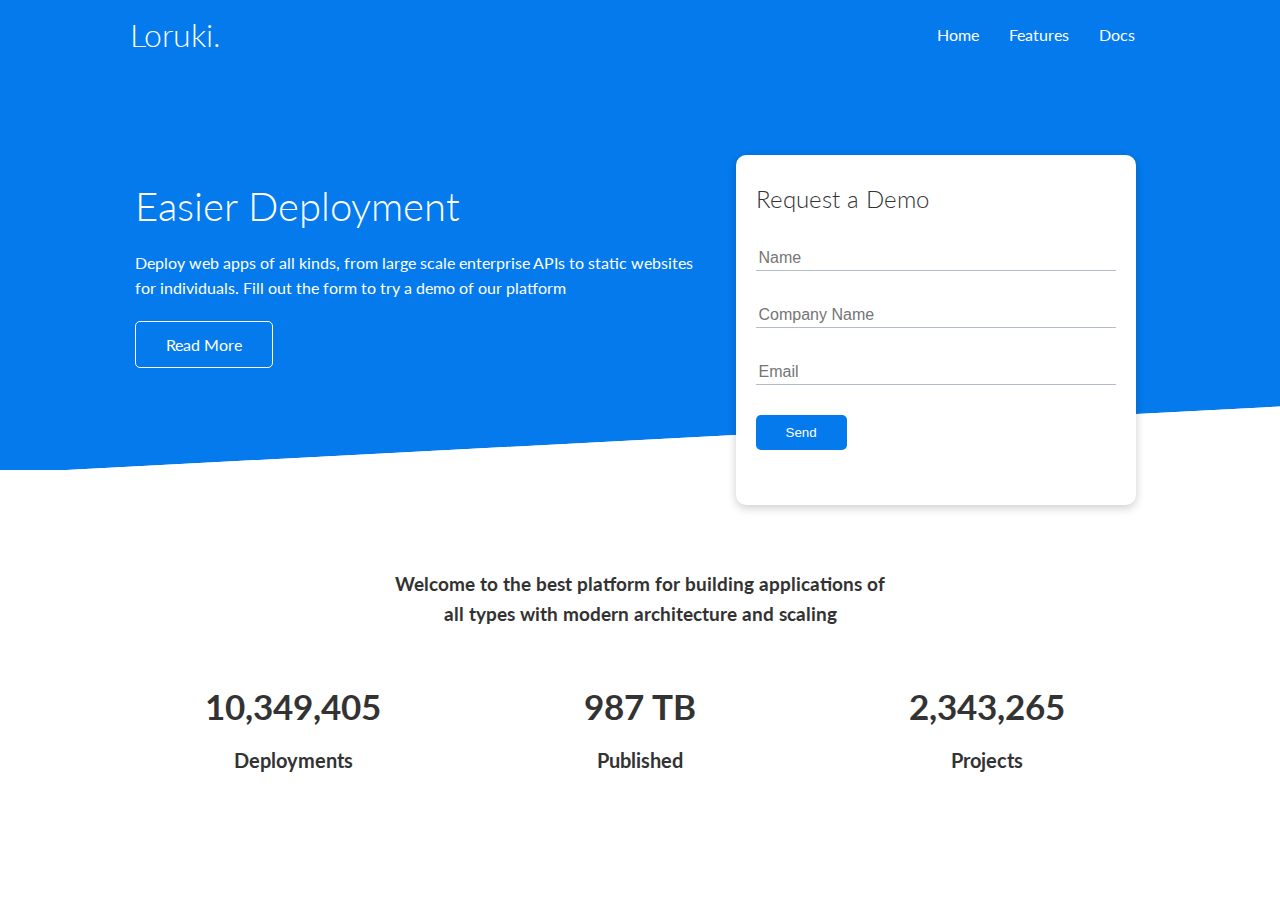
==== index.html @ 37c66b17 "new classes created with sections" ====
<!DOCTYPE html>
<html lang="en">
  <head>
    <meta charset="UTF-8" />
    <meta http-equiv="X-UA-Compatible" content="IE=edge" />
    <meta name="viewport" content="width=device-width, initial-scale=1.0" />
    <link
      rel="stylesheet"
      href="https://cdnjs.cloudflare.com/ajax/libs/font-awesome/6.1.2/css/all.min.css"
      integrity="sha512-1sCRPdkRXhBV2PBLUdRb4tMg1w2YPf37qatUFeS7zlBy7jJI8Lf4VHwWfZZfpXtYSLy85pkm9GaYVYMfw5BC1A=="
      crossorigin="anonymous"
      referrerpolicy="no-referrer"
    />
    <link rel="stylesheet" href="css/style.css" />
    <link rel="stylesheet" href="css/utilities.css" />
    <title>Louruki | Cloud Hosting For Everyone</title>
  </head>
  <body>
    <!-- NavBar -->
    <div class="navbar">
      <div class="container flex">
        <!-- Putting it in a container so the Nav Bar can be a specific size -->
        <h1 class="logo">Loruki.</h1>
        <nav>
          <ul>
            <li><a href="index.html">Home</a></li>
            <!-- Mac: Shift + Option + Down -->
            <li><a href="features.html">Features</a></li>
            <li><a href="docs.html">Docs</a></li>
          </ul>
        </nav>
      </div>
    </div>

    <!-- Showcase -->
    <section class="showcase">
      <div class="container grid">
        <div class="showcase-text">
          <h1>Easier Deployment</h1>
          <p>
            Deploy web apps of all kinds, from large scale enterprise APIs to
            static websites for individuals. Fill out the form to try a demo of
            our platform
          </p>
          <a href="features.html" class="btn btn-outline">Read More</a>
        </div>
        <div class="showcase-form card">
          <h2>Request a Demo</h2>
          <form>
            <div class="form-control">
              <input type="text" name="name" placeholder="Name" required />
            </div>
            <div class="form-control">
              <input
                type="text"
                name="company"
                placeholder="Company Name"
                required
              />
            </div>
            <div class="form-control">
              <input type="email" name="email" placeholder="Email" required />
              <!-- Required = Must be filled out -->
            </div>
            <input type="submit" value="Send" class="btn btn-primary" />
          </form>
        </div>
      </div>
    </section>

    <!-- Stats -->
    <section class="stats">
      <div class="container">
        <h3 class="stats-heading text-center my-1">
          Welcome to the best platform for building applications of all types
          with modern architecture and scaling
        </h3>
        <div class="grid grid-3 text-center my-4">
          <div>
            <i class="fas fa-server fa-3x"></i>
            <h3>10,349,405</h3>
            <p class="text-secondary">Deployments</p>
          </div>
          <div>
            <i class="fas fa-upload fa-3x"></i>
            <h3>987 TB</h3>
            <p class="text-secondary">Published</p>
          </div>
          <div>
            <i class="fas fa-project-diagram fa-3x"></i>
            <h3>2,343,265</h3>
            <p class="text-secondary">Projects</p>
          </div>
        </div>
      </div>
    </section>
  </body>
</html>
---- css/style.css ----
/* Import Google Font...Top Right = Selected Family - > @import */

@import url("https://fonts.googleapis.com/css2?family=Lato:wght@300&display=swap");

:root {
  --primary-color: #047aed; /* Custom Property in CSS */
}

* {
  /* Universal Selector */
  box-sizing: border-box; /* Allows for padding and margin without having to change width */
  padding: 0;
  margin: 0;
}

body {
  font-family: "Lato", "sans-serif";
  color: #333;
  line-height: 1.6; /* Spacing lines apart */
}

ul {
  list-style-type: none;
}

a {
  text-decoration: none; /* Gets rid of the underlines* */
  color: #333;
}

h1,
h2 {
  font-weight: 300;
  line-height: 1.2;
  margin: 10px 0; /* Top and Bottom = 10px // Left and Right = 0px */
}

p {
  margin: 10px 0;
}

img {
  width: 100%; /* Will take 100% of that container */
}

/* Nav Bar Styling */

.navbar {
  background-color: var(--primary-color);
  color: #fff;
  height: 70px;
}

.navbar ul {
  display: flex;
}

.navbar a {
  color: #fff;
  padding: 10px;
  margin: 0 5px; /* Top and Bottom */
}

.navbar a:hover {
  border-bottom: 2px #fff solid;
}

.navbar .flex {
  justify-content: space-between;
}

/* Showcase */

.showcase {
  height: 400px;
  background-color: var(--primary-color);
  color: #fff;
  position: relative; /* Chose relative because if we need anything absolute within it we can */
}

.showcase h1 {
  font-size: 40px;
}

.showcase p {
  margin: 20px 0;
}

.showcase .grid {
  overflow: visible;
  grid-template-columns: 55% auto;
  gap: 30px;
}

.showcase-form {
  position: relative; /* Setting it to relative allows user to move top, bottom, left, right */
  top: 60px;
  height: 350px;
  width: 400px;
  padding: 40px;
  z-index: 100; /* Setting Z-Index to 100 makes it ALWAYS in front */
  justify-self: flex-end; /* Pushes the form to the right */
}

.showcase-form .form-control {
  margin: 30px 0;
}

.showcase-form input[type="text"],
.showcase-form input[type="email"] {
  border: 0;
  border-bottom: 1px solid #b4becb;
  width: 100%; /* Setting it to 100% makes it go all the way across the card */
  padding: 3px;
  font-size: 16px;
}

.showcase-form input:focus {
  /* Takes away border from the inputs */
  outline: none;
}

.showcase::before, /* Using before and after to implement the skew of showcase. Must put content */ 
.showcase::after {
  content: "";
  position: absolute;
  height: 100px;
  bottom: -70px;
  right: 0;
  left: 0;
  background: #fff;
  transform: skewY(-3deg);
  -webkit-transform: skewY(-3deg); /* Chrome and Safari */
  -moz-transform: skewY(-3deg); /* Mozilla */
  -ms-transform: skewY(-3deg); /* Microsoft */
}

/* Stats */

.stats {
  padding-top: 100px;
}

.container > .stats-heading {
  max-width: 500px;
  margin: auto;
}

.stats .grid h3 {
  font-size: 35px;
}

.stats .grid p {
  font-size: 20px;
  font-weight: bold;
}
---- css/utilities.css ----
.container {
  max-width: 1100px;
  margin: 0 auto;
  overflow: auto;
  padding: 0 40px;
}

.card {
  background-color: #fff;
  color: #333;
  border-radius: 10px;
  box-shadow: 0 3px 10px rgba(0, 0, 0, 0.2);
  padding: 20px;
  margin: 10px;
}

.btn {
  display: inline-block;
  padding: 10px 30px;
  cursor: pointer;
  background: var(--primary-color);
  color: #fff;
  border: none;
  border-radius: 5px;
}

.btn-outline {
  background-color: transparent;
  border: 1px #fff solid;
}

.btn:hover {
  transform: scale(0.98);
}

.text-center {
  text-align: center;
}

.flex {
  display: flex;
  justify-content: center;
  align-items: center;
  height: 100%;
}

.grid {
  display: grid;
  grid-template-columns: repeat(2, 1fr);
  gap: 20px;
  justify-content: center;
  align-items: center;
  height: 100%;
}

.grid-3 {
  grid-template-columns: repeat(3, 1fr);
}

/* Margin */
.my-1 {
  margin: 1rem 0;
}

.my-2 {
  margin: 1.5rem 0;
}

.my-3 {
  margin: 2rem 0;
}

.my-4 {
  margin: 3rem 0;
}

.my-5 {
  margin: 4rem 0;
}

.m-1 {
  margin: 1rem;
}

.m-2 {
  margin: 1.5rem;
}

.m-3 {
  margin: 2rem;
}

.m-4 {
  margin: 3rem;
}

.m-5 {
  margin: 4rem;
}

/* Padding */
.py-1 {
  padding: 1rem 0;
}

.py-2 {
  padding: 1.5rem 0;
}

.py-3 {
  padding: 2rem 0;
}

.py-4 {
  padding: 3rem 0;
}

.py-5 {
  padding: 4rem 0;
}

.p-1 {
  padding: 1rem;
}

.p-2 {
  padding: 1.5rem;
}

.p-3 {
  padding: 2rem;
}

.p-4 {
  padding: 3rem;
}

.p-5 {
  padding: 4rem;
}
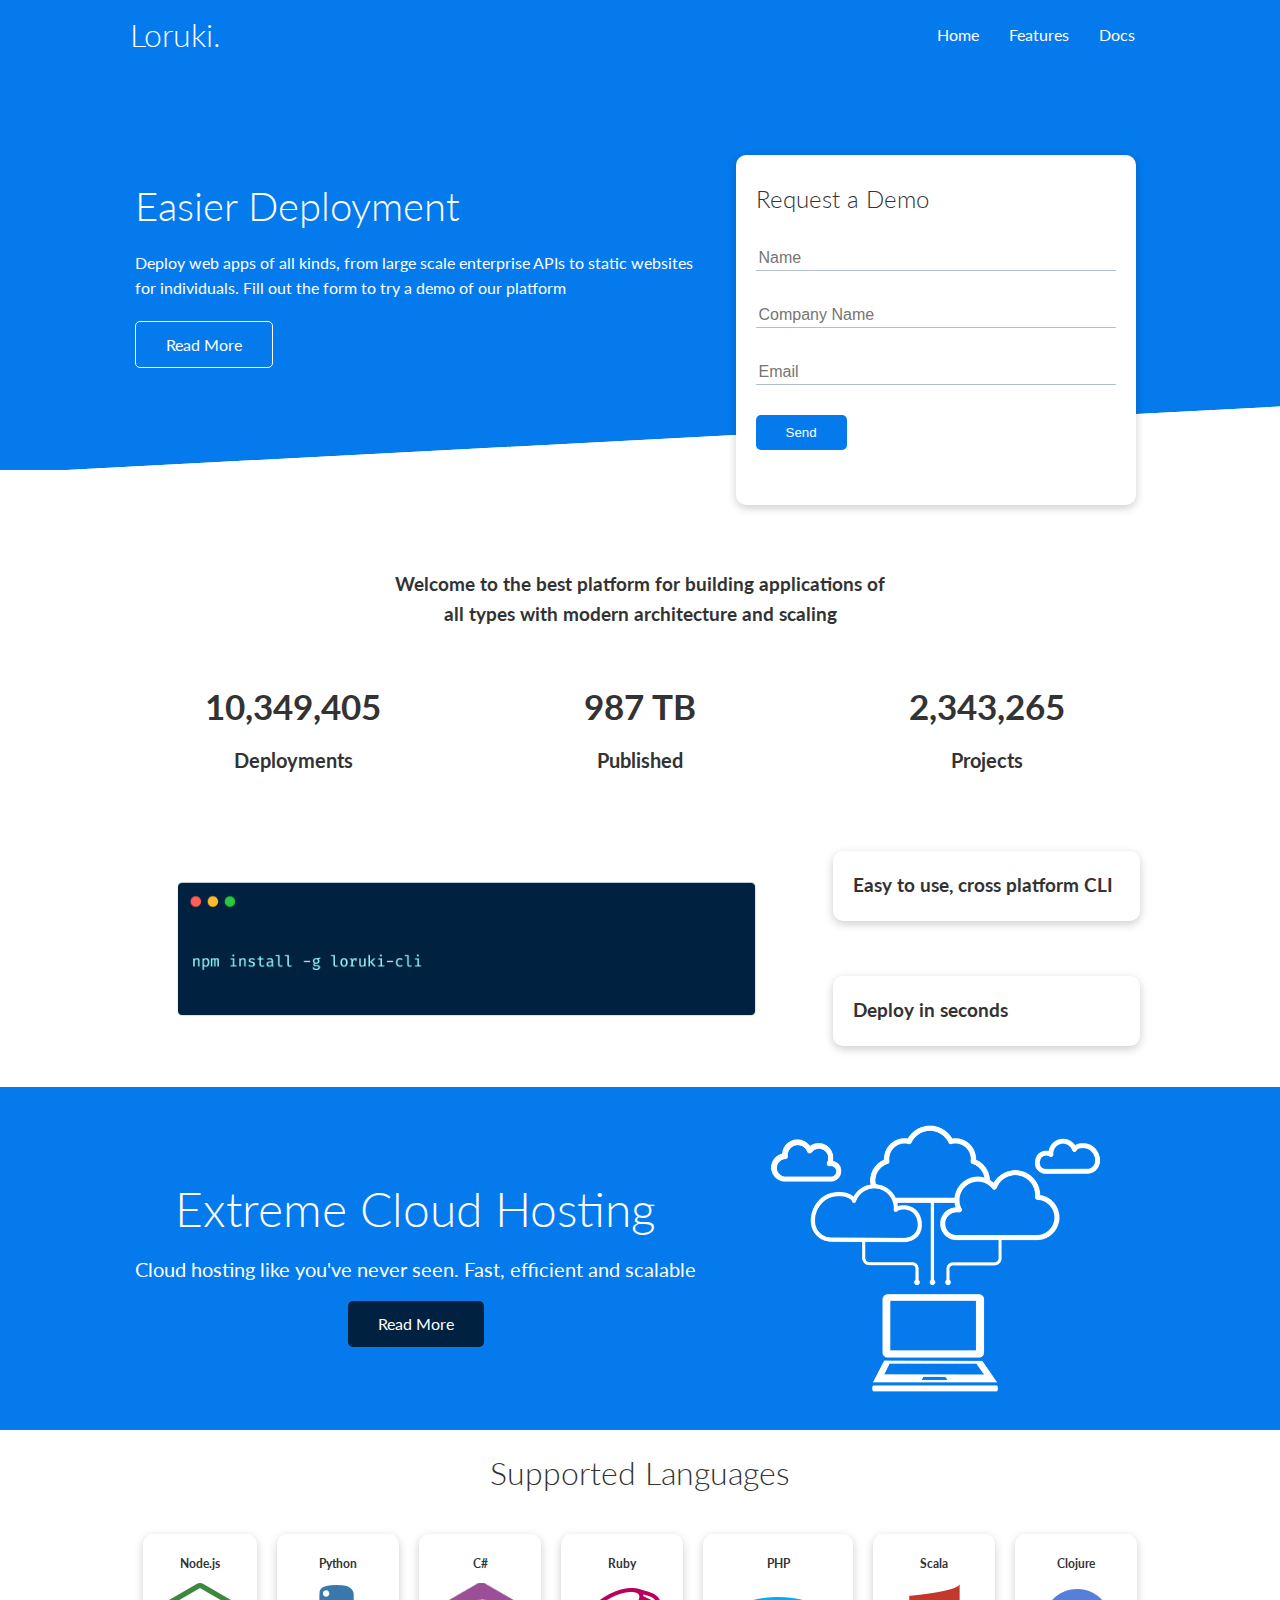
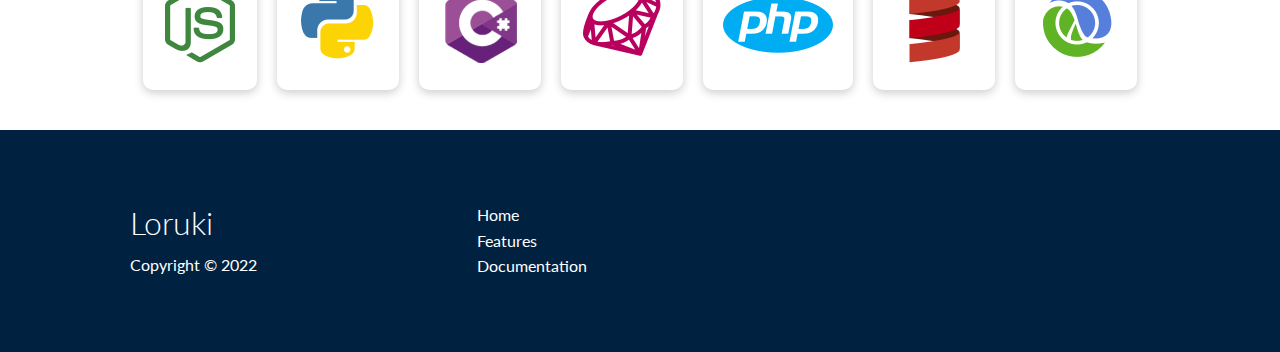
==== commit cf98a888: "Majority of the page is complete. Still unresponsive to clicks" ====
--- a/index.html
+++ b/index.html
@@ -94,5 +94,90 @@
         </div>
       </div>
     </section>
+
+    <!--CLI -->
+    <section class="cli">
+      <div class="container grid">
+        <img src="images/cli.png" alt="" />
+        <div class="card">
+          <h3>Easy to use, cross platform CLI</h3>
+        </div>
+        <div class="card">
+          <h3>Deploy in seconds</h3>
+        </div>
+      </div>
+    </section>
+
+    <!-- Cloud -->
+    <section class="cloud bg-primary my-2 py-2">
+      <div class="container grid">
+        <div class="text-center">
+          <h2 class="lg">Extreme Cloud Hosting</h2>
+          <p class="lead my-1">
+            Cloud hosting like you've never seen. Fast, efficient and scalable
+          </p>
+          <a href="features.html" class="btn btn-dark">Read More</a>
+        </div>
+        <img src="images/cloud.png" alt="" />
+      </div>
+    </section>
+
+    <!--Languages-->
+    <section class="languages">
+      <h2 class="md text-center my-2">Supported Languages</h2>
+      <div class="container flex">
+        <div class="card">
+          <h4>Node.js</h4>
+          <img src="images/logos/node.png" alt="" />
+        </div>
+        <div class="card">
+          <h4>Python</h4>
+          <img src="images/logos/python.png" alt="" />
+        </div>
+        <div class="card">
+          <h4>C#</h4>
+          <img src="images/logos/csharp.png" alt="" />
+        </div>
+        <div class="card">
+          <h4>Ruby</h4>
+          <img src="images/logos/ruby.png" alt="" />
+        </div>
+        <div class="card">
+          <h4>PHP</h4>
+          <img src="images/logos/php.png" alt="" />
+        </div>
+        <div class="card">
+          <h4>Scala</h4>
+          <img src="images/logos/scala.png" alt="" />
+        </div>
+        <div class="card">
+          <h4>Clojure</h4>
+          <img src="images/logos/clojure.png" alt="" />
+        </div>
+      </div>
+    </section>
+    <!--Footer-->
+    <footer class="footer bg-dark py-5">
+      <div class="container grid grid-3">
+        <div>
+          <h1>Loruki</h1>
+          <p>Copyright &copy; 2022</p>
+          <!--&copy; gives the value of Copyright Logo-->
+        </div>
+        <nav>
+          <ul>
+            <li><a href="index.html">Home</a></li>
+            <li><a href="features.html">Features</a></li>
+            <li><a href="docs.html">Documentation</a></li>
+          </ul>
+        </nav>
+        <div class="social">
+          <a href="#"><i class="fab fa-github fa-2x"></i></a>
+          <a href="#"><i class="fab fa-facebook fa-2x"></i></a>
+          <a href="#"><i class="fab fa-instagram fa-2x"></i></a>
+          <a href="#"><i class="fab fa-twitter fa-2x"></i></a>
+        </div>
+      </div>
+    </footer>
   </body>
 </html>
--- a/css/style.css
+++ b/css/style.css
@@ -4,6 +4,10 @@
 
 :root {
   --primary-color: #047aed; /* Custom Property in CSS */
+  --secondary-color: #1c3fa8;
+  --dark-color: #002240; 
+  --light-color: #f4f4f4f4;
+
 }
 
 * {
@@ -154,3 +158,50 @@
   font-size: 20px;
   font-weight: bold;
 }
+
+/* CLI */
+
+.cli .grid {
+  grid-template-columns: repeat(3, 1fr);
+  grid-template-rows: repeat(2, 1fr);
+}
+
+.cli .grid > *:first-child { 
+  /*  Directly targets first child after .grid  */
+  grid-column: 1 / span 2;
+  grid-row: 1 / span 2; /* This allows it to SPAN to colums */ 
+}
+
+
+/* Cloud */ 
+
+.cloud .grid {
+  grid-template-columns: 4fr 3fr;
+}
+
+
+/* Languages */ 
+
+.languages .flex {
+  flex-wrap: wrap; /* Allows the logos to go to the next line if browser is resized */ 
+}
+.languages .card {
+text-align: center;
+margin: 18px 10px 40px;
+transition: transform 0.2s ease-in; 
+}
+
+.languages .card h4 {
+  font-size: 12px;
+  margin-bottom: 10px;
+}
+
+.languages .card:hover {
+  transform: translateY(-15px); /* Translates on the Y Axis. Negative makes it pop out */ 
+  
+}
+
+/* Footer */ 
+.footer .social a {
+  margin: 0 10px;
+}--- a/css/utilities.css
+++ b/css/utilities.css
@@ -31,6 +31,64 @@
 
 .btn:hover {
   transform: scale(0.98);
+}
+
+/* Backgrounds & colored buttons */
+.bg-primary,
+.btn-primary {
+  background-color: var(--primary-color);
+  color: #fff;
+}
+
+.bg-secondary,
+.btn-secondary {
+  background-color: var(--secondary-color);
+  color: #fff;
+}
+
+.bg-dark,
+.btn-dark {
+  background-color: var(--dark-color);
+  color: #fff;
+}
+
+.bg-primary a,
+.btn-primary a,
+.bg-secondary a,
+.btn-secondary a,
+.bg-dark a,
+.btn-dark a {
+    color: #fff;
+
+}
+
+
+.bg-light,
+.btn-light {
+  background-color: var(--light-color);
+  color: #333;
+}
+
+/* Text Sizes */
+
+.lead {
+  font-size: 20px;
+}
+
+.sm {
+  font-size: 1rem;
+}
+
+.md {
+  font-size: 2rem;
+}
+
+.lg {
+  font-size: 3rem;
+}
+
+.xl {
+    font-size: 4rem; 
 }
 
 .text-center {
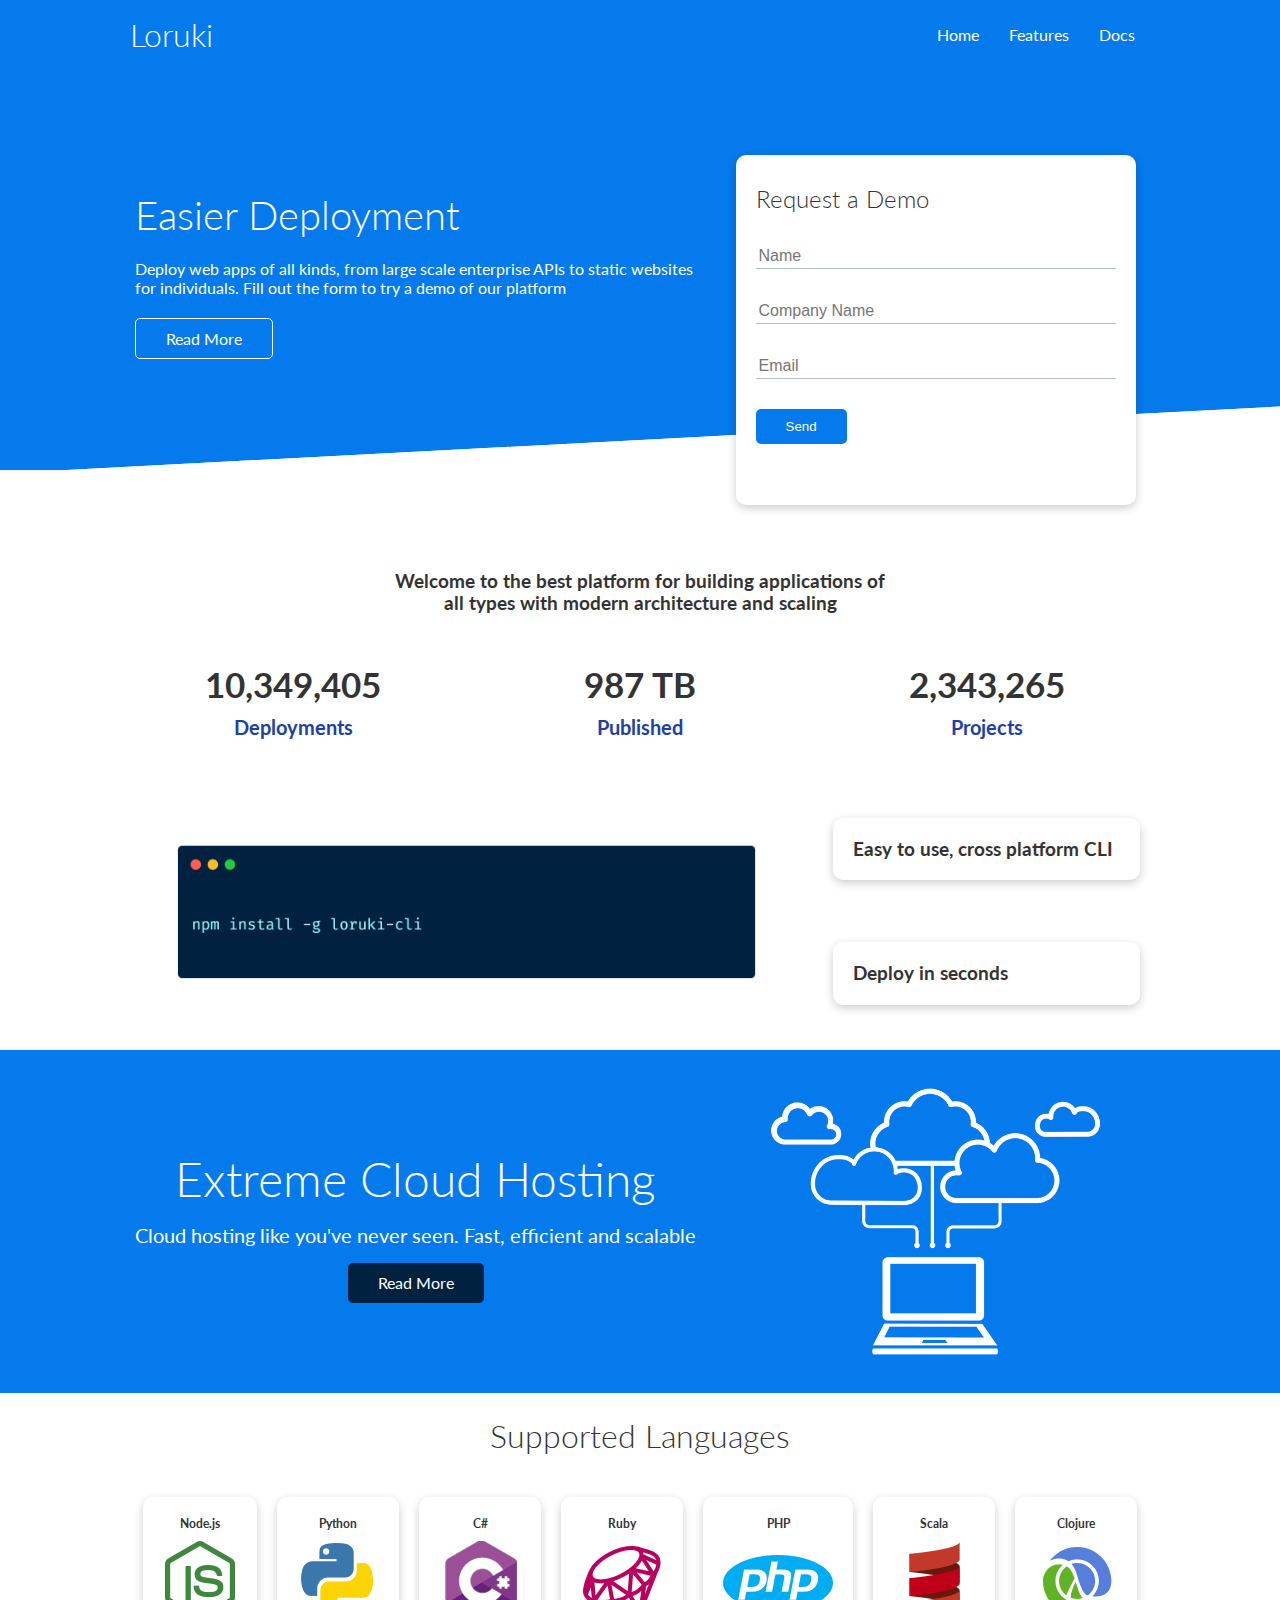
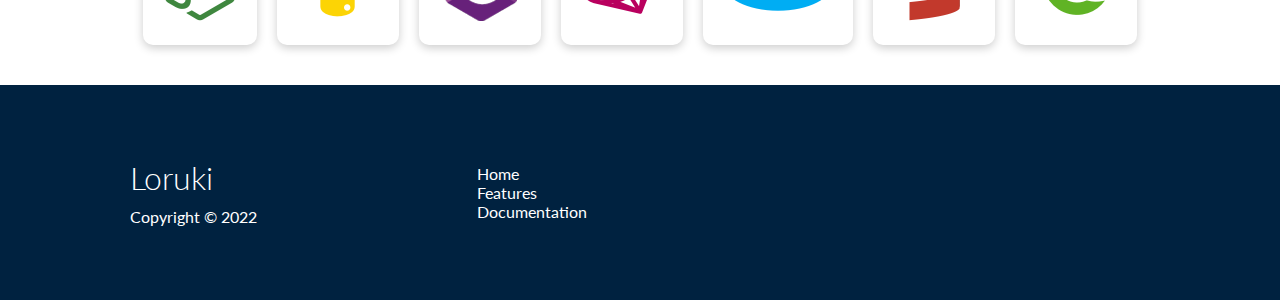
==== commit 38d0f0ba: "Website build complete" ====
--- a/index.html
+++ b/index.html
@@ -20,7 +20,8 @@
     <div class="navbar">
       <div class="container flex">
         <!-- Putting it in a container so the Nav Bar can be a specific size -->
-        <h1 class="logo">Loruki.</h1>
+        <h1 class="logo">Loruki</h1>
+
         <nav>
           <ul>
             <li><a href="index.html">Home</a></li>
--- a/css/style.css
+++ b/css/style.css
@@ -5,9 +5,10 @@
 :root {
   --primary-color: #047aed; /* Custom Property in CSS */
   --secondary-color: #1c3fa8;
-  --dark-color: #002240; 
+  --dark-color: #002240;
   --light-color: #f4f4f4f4;
-
+  --success-color: #5cb85c;
+  --error-color: #d9534f;
 }
 
 * {
@@ -20,7 +21,7 @@
 body {
   font-family: "Lato", "sans-serif";
   color: #333;
-  line-height: 1.6; /* Spacing lines apart */
+  line-height: 1.2; /* Spacing lines apart */
 }
 
 ul {
@@ -47,6 +48,13 @@
   width: 100%; /* Will take 100% of that container */
 }
 
+code,
+pre {
+  background: #333;
+  color: #fff;
+  padding: 10px;
+}
+
 /* Nav Bar Styling */
 
 .navbar {
@@ -94,6 +102,10 @@
   overflow: visible;
   grid-template-columns: 55% auto;
   gap: 30px;
+}
+
+.showcase-text {
+  animation: slideInFromLeft 1s ease-in;
 }
 
 .showcase-form {
@@ -104,6 +116,7 @@
   padding: 40px;
   z-index: 100; /* Setting Z-Index to 100 makes it ALWAYS in front */
   justify-self: flex-end; /* Pushes the form to the right */
+  animation: slideInFromRight 1s ease-in;
 }
 
 .showcase-form .form-control {
@@ -143,6 +156,7 @@
 
 .stats {
   padding-top: 100px;
+  animation: slideInFromBottom 1s ease-in;
 }
 
 .container > .stats-heading {
@@ -166,29 +180,27 @@
   grid-template-rows: repeat(2, 1fr);
 }
 
-.cli .grid > *:first-child { 
+.cli .grid > *:first-child {
   /*  Directly targets first child after .grid  */
   grid-column: 1 / span 2;
-  grid-row: 1 / span 2; /* This allows it to SPAN to colums */ 
-}
-
-
-/* Cloud */ 
+  grid-row: 1 / span 2; /* This allows it to SPAN to colums */
+}
+
+/* Cloud */
 
 .cloud .grid {
   grid-template-columns: 4fr 3fr;
 }
 
-
-/* Languages */ 
+/* Languages */
 
 .languages .flex {
-  flex-wrap: wrap; /* Allows the logos to go to the next line if browser is resized */ 
+  flex-wrap: wrap; /* Allows the logos to go to the next line if browser is resized */
 }
 .languages .card {
-text-align: center;
-margin: 18px 10px 40px;
-transition: transform 0.2s ease-in; 
+  text-align: center;
+  margin: 18px 10px 40px;
+  transition: transform 0.2s ease-in;
 }
 
 .languages .card h4 {
@@ -197,11 +209,185 @@
 }
 
 .languages .card:hover {
-  transform: translateY(-15px); /* Translates on the Y Axis. Negative makes it pop out */ 
-  
-}
-
-/* Footer */ 
+  transform: translateY(
+    -15px
+  ); /* Translates on the Y Axis. Negative makes it pop out */
+}
+
+/* Features */
+
+.features-head img,
+.docs-head img {
+  width: 200px;
+  justify-self: flex-end; /* Will grab the img and push it with 'justify-self' */
+}
+
+.features-sub-head img {
+  width: 300px;
+  justify-self: flex-end;
+}
+
+.features-main .card > i {
+  margin-right: 20px;
+}
+
+.features-main .grid {
+  padding: 30px;
+}
+
+.features-main .grid > *:first-child {
+  /*  Directly targets first child after .grid  */
+  grid-column: 1 / span 3;
+}
+.features-main .grid > *:nth-child(2) {
+  /*  Directly targets first child after .grid  */
+  grid-column: 1 / span 2;
+}
+
+/* Docs */
+
+.docs-main h3 {
+  margin: 20px 0;
+}
+
+.docs-main .grid {
+  grid-template-columns: 1fr 2fr;
+  align-items: flex-start;
+}
+
+.docs-main nav li {
+  font-size: 17px;
+  padding-bottom: 5px;
+  margin-bottom: 5px;
+  border-bottom: 1px #ccc solid;
+}
+
+.docs-main a:hover {
+  font-weight: bold;
+}
+
+/* Footer */
 .footer .social a {
   margin: 0 10px;
-}+}
+
+/* Animations */
+
+@keyframes slideInFromLeft {
+  0% {
+    transform: translateX(
+      -100% /*  Negative will push it over the x-axis (over to the left 100%)  */
+    );
+  }
+
+  100% {
+    transform: translateX(0);
+  }
+}
+
+@keyframes slideInFromRight {
+  0% {
+    transform: translateX(
+      100% /*  Negative will push it over the x-axis (over to the left 100%)  */
+    );
+  }
+
+  100% {
+    transform: translateX(0);
+  }
+}
+
+@keyframes slideInFromTop {
+  0% {
+    transform: translateY(
+      -100% /*  Negative will push it over the x-axis (over to the left 100%)  */
+    );
+  }
+
+  100% {
+    transform: translateX(0);
+  }
+}
+
+@keyframes slideInFromBottom {
+  0% {
+    transform: translateY(
+      100% /*  Negative will push it over the x-axis (over to the left 100%)  */
+    );
+  }
+
+  100% {
+    transform: translateX(0);
+  }
+}
+
+/* MEDIA QUERIES */
+
+/* Tablets and Under */
+
+/* Putting 1fr to all these classes allows them to be stacked on 1 column */
+@media (max-width: 768px) {
+  .grid,
+  .showcase .grid,
+  .stats .grid,
+  .cli .grid,
+  .cloud .grid,
+  .features-main .grid,
+  .docs-main .grid {
+    grid-template-columns: 1fr;
+    grid-template-rows: 1fr;
+  }
+
+  .showcase {
+    height: auto; /* Set to auto to only take height of the container */
+  }
+
+  .showcase .text {
+    text-align: center;
+    margin-top: 40px;
+  }
+
+  .showcase-form {
+    justify-self: center; /* Using Self instead of Content because Self will only affect the ITEMS in the container */
+    margin: auto;
+  }
+  .cli .grid > *:first-child {
+    /*  Directly targets first child after .grid  */
+    grid-column: 1;
+    grid-row: 1; /* This allows it to SPAN to columns */
+  }
+
+  .features-head,
+  .features-sub-head,
+  .docs-head {
+    text-align: center;
+  }
+
+  .features-head img,
+  .features-sub-head img,
+  .docs-head img {
+    justify-self: center;
+  }
+
+  .features-main .grid > *:first-child,
+  .features-main .grid > *:nth-child(2) {
+    grid-column: 1;
+  }
+}
+
+/* Mobile */
+
+@media (max-width: 500px) {
+  .navbar {
+    height: 110px;
+  }
+
+  .navbar .flex {
+    flex-direction: column;
+  }
+
+  .navbar ul {
+    padding: 10px;
+    background-color: rgba(0, 0, 0, 0.1);
+  }
+}
--- a/css/utilities.css
+++ b/css/utilities.css
@@ -52,21 +52,37 @@
   color: #fff;
 }
 
+.bg-light,
+.btn-light {
+  background-color: var(--light-color);
+  color: #333;
+}
+
 .bg-primary a,
 .btn-primary a,
 .bg-secondary a,
 .btn-secondary a,
 .bg-dark a,
 .btn-dark a {
-    color: #fff;
-
-}
-
-
-.bg-light,
-.btn-light {
-  background-color: var(--light-color);
-  color: #333;
+  color: #fff;
+}
+
+/* Text Colors */
+
+.text-primary {
+  color: var(--primary-color);
+}
+
+.text-secondary {
+  color: var(--secondary-color);
+}
+
+.text-dark {
+  color: var(--dark-color);
+}
+
+.text-light {
+  color: var(--light-color);
 }
 
 /* Text Sizes */
@@ -88,11 +104,34 @@
 }
 
 .xl {
-    font-size: 4rem; 
+  font-size: 4rem;
 }
 
 .text-center {
   text-align: center;
+}
+
+/* Alert */
+
+.alert {
+  background-color: var(--light-color);
+  padding: 10px 20px;
+  font-weight: bold;
+  margin: 15px 0;
+}
+
+.alert i {
+  margin-right: 10px;
+}
+
+.alert-success {
+  background-color: var(--success-color);
+  color: #fff;
+}
+
+.alert-error {
+  background-color: var(--error-color);
+  color: #fff;
 }
 
 .flex {
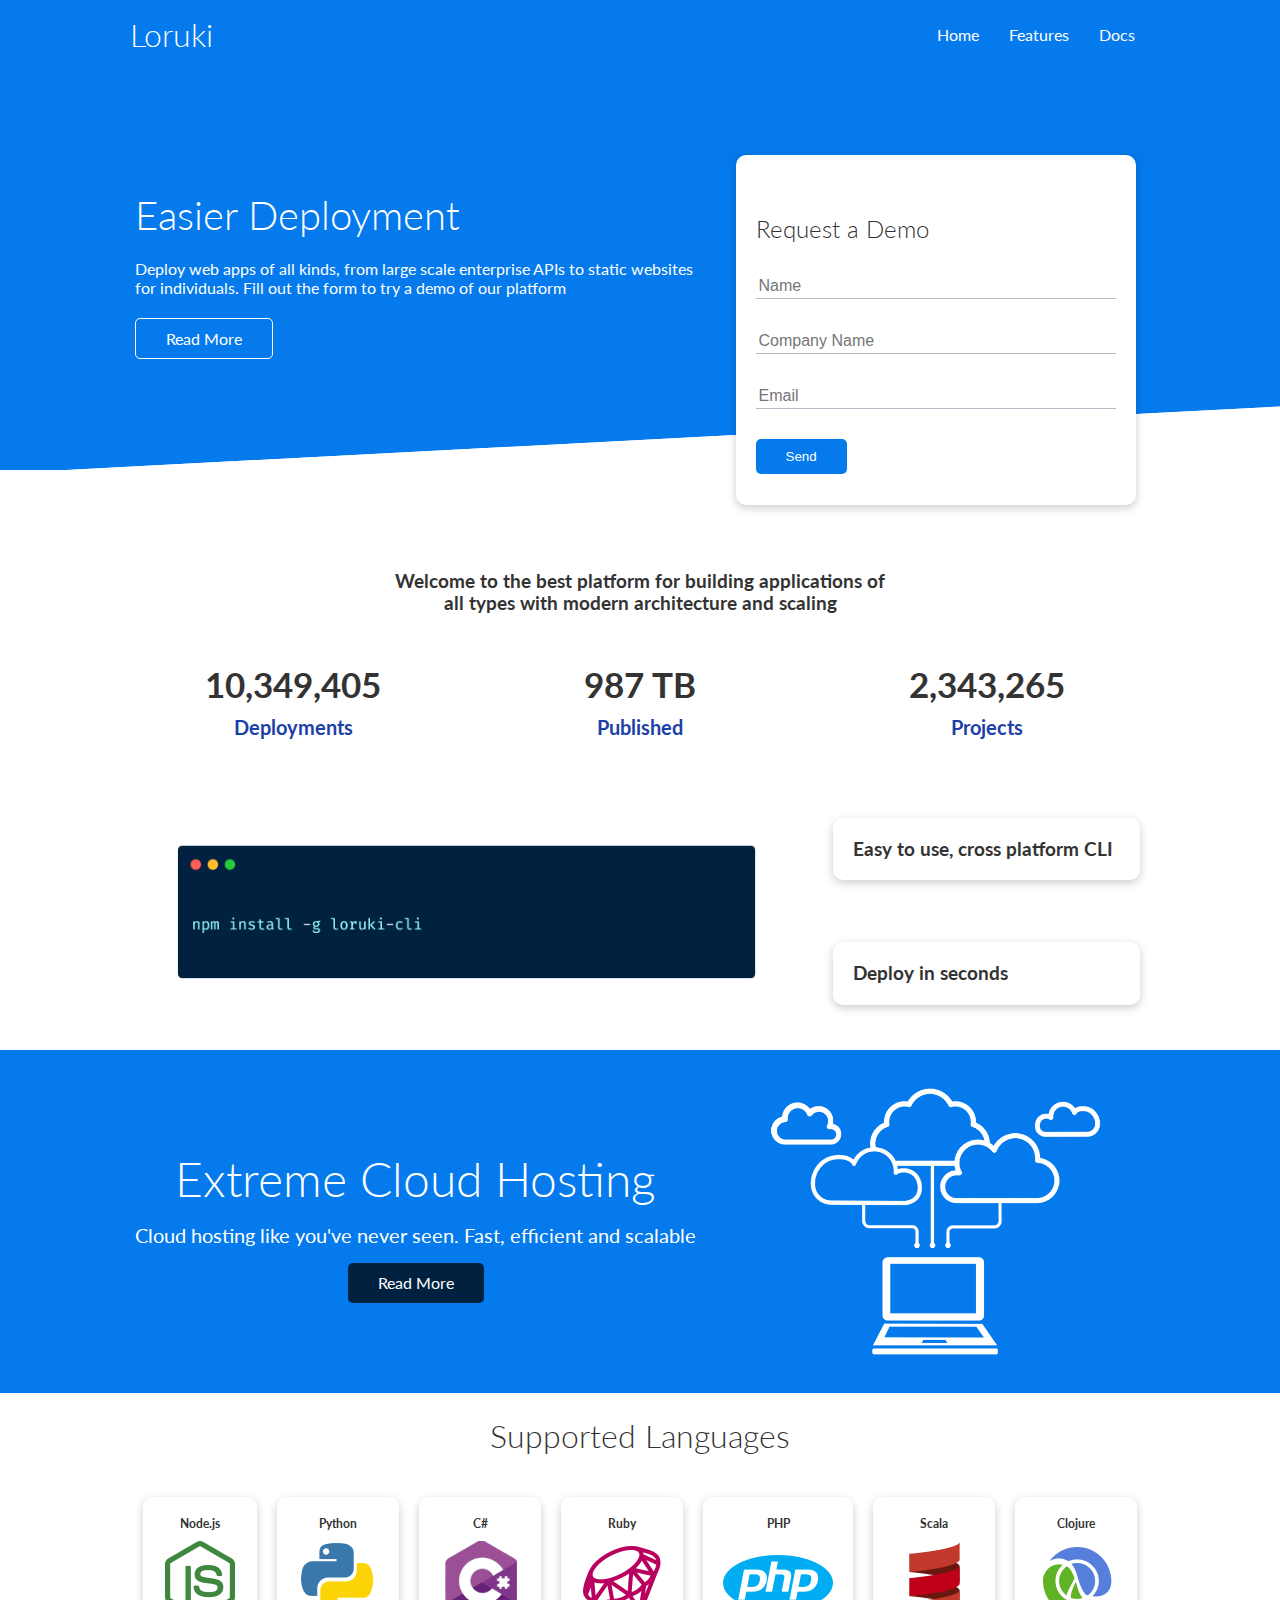
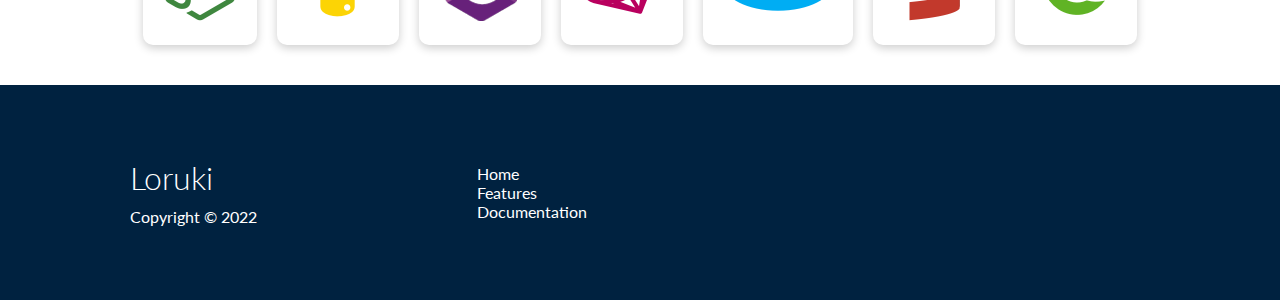
==== commit 4f7e08e4: "Deployment of website" ====
--- a/index.html
+++ b/index.html
@@ -46,6 +46,19 @@
           <a href="features.html" class="btn btn-outline">Read More</a>
         </div>
         <div class="showcase-form card">
+          <form
+            name="contact"
+            method="POST"
+            netlify-honeypot="bot-field"
+            data-netlify="true"
+          ></form>
+          <input type="hidden" name="form-name" value="contact" />
+          <p class="hidden">
+            <label>
+              Don’t fill this out if you’re human: <input name="bot-field" />
+            </label>
+          </p>
+
           <h2>Request a Demo</h2>
           <form>
             <div class="form-control">
--- a/css/style.css
+++ b/css/style.css
@@ -53,6 +53,11 @@
   background: #333;
   color: #fff;
   padding: 10px;
+}
+
+.hidden {
+  visibility: hidden;
+  height: 0;
 }
 
 /* Nav Bar Styling */
